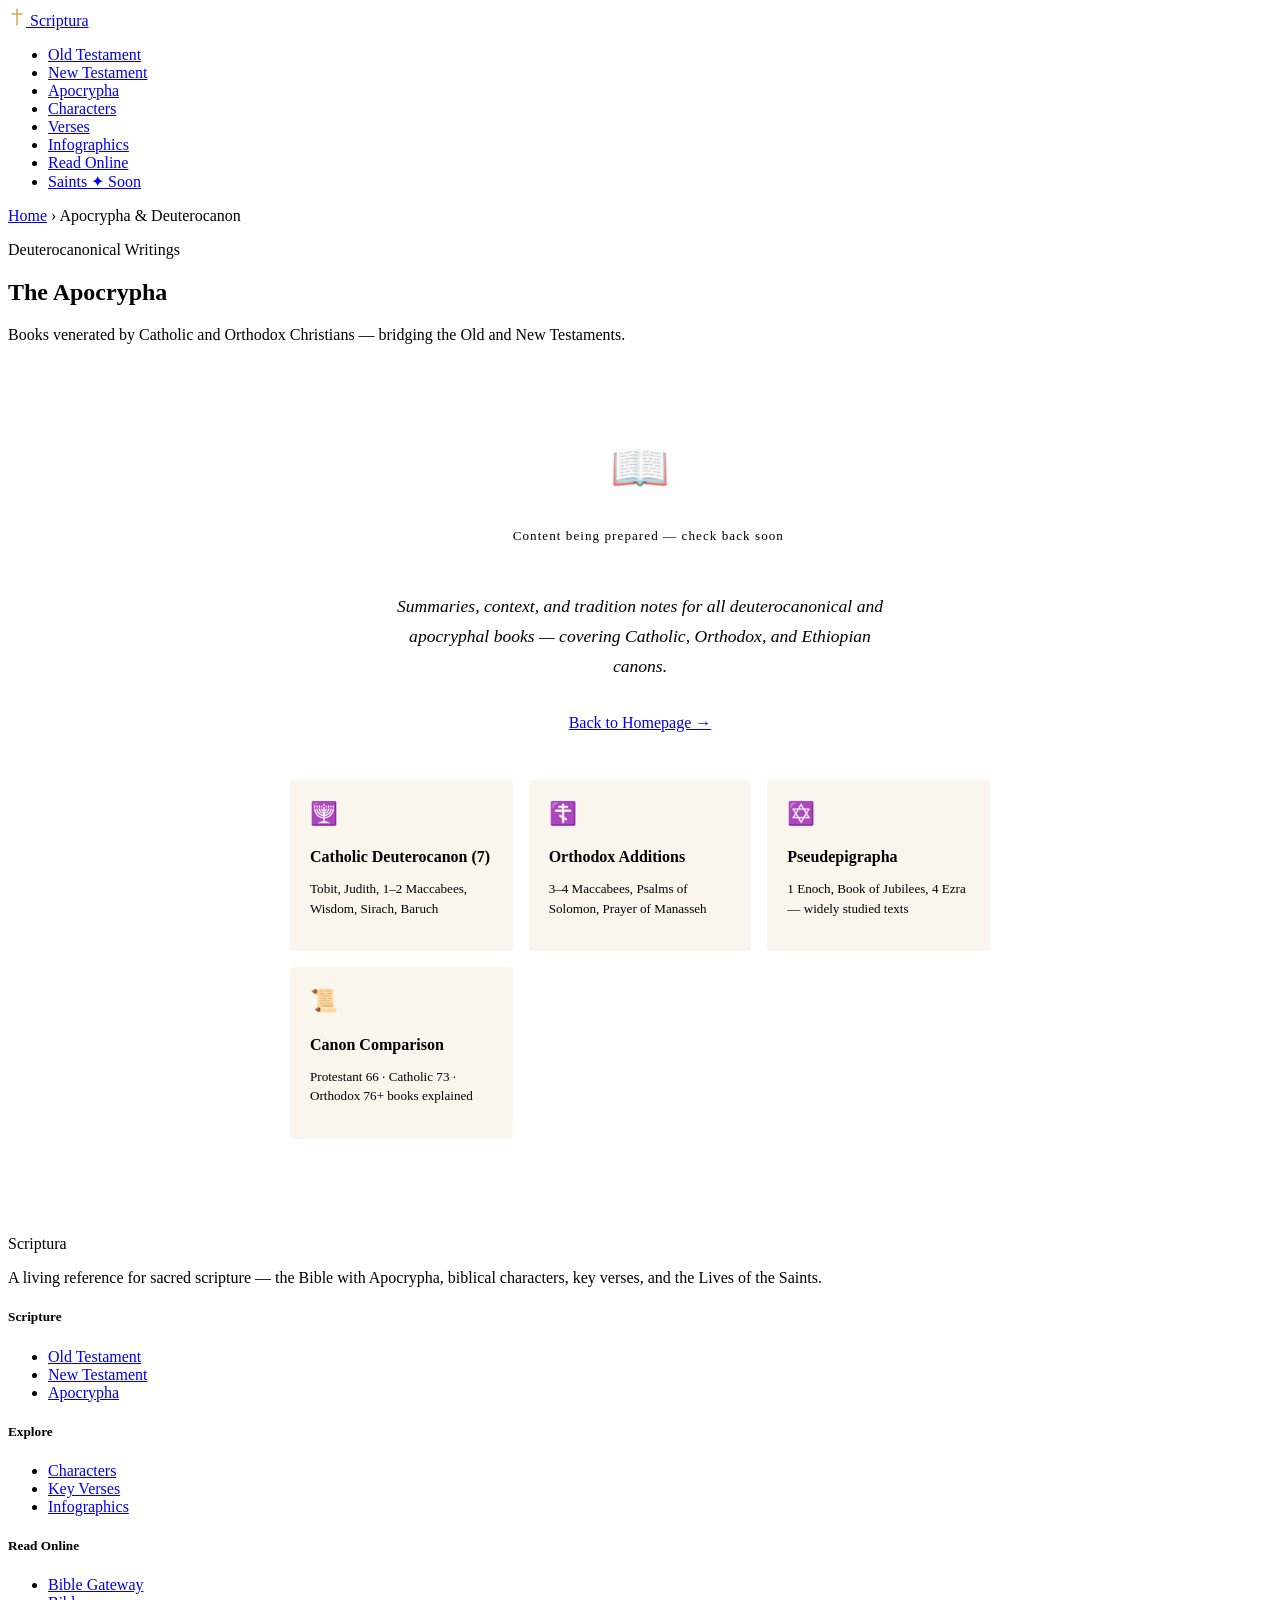
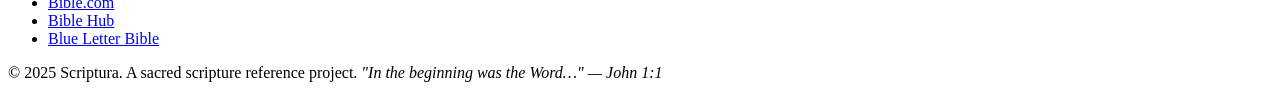
==== apocrypha.html @ d5623478 "Add files via upload" ====
<!DOCTYPE html>
<html lang="en">
<head>
<meta charset="UTF-8">
<meta name="viewport" content="width=device-width, initial-scale=1.0">
<title>Apocrypha & Deuterocanon — Scriptura</title>
<meta name="description" content="Explore the deuterocanonical books venerated by Catholic and Orthodox traditions — Tobit, Judith, Maccabees, Sirach and more.">
<meta property="og:title" content="Apocrypha & Deuterocanon — Scriptura">
<meta property="og:description" content="Explore the deuterocanonical books venerated by Catholic and Orthodox traditions — Tobit, Judith, Maccabees, Sirach and more.">
<meta property="og:type" content="website">
<link rel="preconnect" href="https://fonts.googleapis.com">
<link href="https://fonts.googleapis.com/css2?family=Cormorant+Garamond:ital,wght@0,300;0,400;0,600;1,300;1,400&family=IM+Fell+English:ital@0;1&family=Crimson+Pro:ital,wght@0,300;0,400;1,300;1,400&display=swap" rel="stylesheet">
<link rel="stylesheet" href="css/style.css">
<style>
/* ── COMING SOON STYLES ── */
.coming-soon-wrap {
  max-width: 700px;
  margin: 0 auto;
  padding: 5rem 2rem 6rem;
  text-align: center;
  position: relative;
  z-index: 1;
}
.coming-soon-icon {
  font-size: 3rem;
  margin-bottom: 1.5rem;
  display: block;
  opacity: 0.7;
}
.coming-soon-title {
  font-family: var(--font-display);
  font-size: clamp(2rem, 5vw, 3.2rem);
  color: var(--ink);
  margin-bottom: 1rem;
  line-height: 1.15;
}
.coming-soon-desc {
  font-family: var(--font-title);
  font-style: italic;
  font-size: 1.1rem;
  color: var(--text-muted);
  max-width: 500px;
  margin: 0 auto 2rem;
  line-height: 1.7;
}
.coming-soon-status {
  display: inline-flex;
  align-items: center;
  gap: 0.6rem;
  background: var(--gold-pale);
  border: 1px solid var(--border);
  padding: 0.5rem 1.25rem;
  border-radius: 20px;
  font-size: 0.82rem;
  color: var(--gold);
  letter-spacing: 0.08em;
  margin-bottom: 2.5rem;
}
.status-dot {
  width: 7px; height: 7px;
  border-radius: 50%;
  background: var(--gold);
  animation: pulse 2s infinite;
}
@keyframes pulse { 0%,100%{opacity:1} 50%{opacity:0.35} }
.preview-grid {
  display: grid;
  grid-template-columns: repeat(auto-fill, minmax(200px, 1fr));
  gap: 1rem;
  margin-top: 3rem;
  text-align: left;
}
.preview-card {
  padding: 1.25rem;
  border: 1px solid var(--border);
  border-radius: 4px;
  background: rgba(247,240,227,0.6);
}
.preview-card-icon { font-size: 1.4rem; margin-bottom: 0.5rem; display: block; }
.preview-card h4 {
  font-family: var(--font-display);
  font-size: 1rem;
  color: var(--ink);
  margin-bottom: 0.3rem;
}
.preview-card p { font-size: 0.82rem; color: var(--text-muted); line-height: 1.5; }
.dark-section {
  background: var(--ink);
  color: var(--parchment);
  padding: 4rem 2rem;
  text-align: center;
}
.dark-section .coming-soon-title { color: var(--parchment); }
.dark-section .coming-soon-desc  { color: rgba(232,217,188,0.7); }
.dark-section .coming-soon-status {
  background: rgba(184,137,42,0.1);
  border-color: rgba(184,137,42,0.3);
  color: var(--gold-light);
}
.dark-section .preview-card {
  background: rgba(255,255,255,0.04);
  border-color: rgba(184,137,42,0.2);
}
.dark-section .preview-card h4 { color: var(--gold-light); }
.dark-section .preview-card p  { color: rgba(232,217,188,0.6); }
</style>
</head>
<body>

<nav>
  <a href="index.html" class="nav-brand">
    <svg width="18" height="18" viewBox="0 0 18 18" fill="none">
      <line x1="9" y1="1" x2="9" y2="17" stroke="#d4aa4e" stroke-width="1.5" stroke-linecap="round"/>
      <line x1="4" y1="6" x2="14" y2="6" stroke="#d4aa4e" stroke-width="1.5" stroke-linecap="round"/>
    </svg>
    Scriptura
  </a>
  <ul class="nav-links">
    <li><a href="old-testament.html">Old Testament</a></li>
    <li><a href="new-testament.html">New Testament</a></li>
    <li><a href="apocrypha.html">Apocrypha</a></li>
    <li><a href="characters.html">Characters</a></li>
    <li><a href="verses.html">Verses</a></li>
    <li><a href="infographics.html">Infographics</a></li>
    <li><a href="read-online.html">Read Online</a></li>
    <li><a href="saints.html" class="nav-cta">Saints ✦ Soon</a></li>
  </ul>
</nav>

<!-- BREADCRUMB -->
<div class="breadcrumb" style="">
  <a href="index.html" style="">Home</a>
  <span class="breadcrumb-sep">›</span>
  <span>Apocrypha & Deuterocanon</span>
</div>

<!-- PAGE HERO -->
<section class="page-hero" style="">
  <div class="page-hero-bg"></div>
  <div class="page-hero-content">
    <p class="section-tag" style="">Deuterocanonical Writings</p>
    <h1 class="section-title" style="">The Apocrypha</h1>
    <p class="section-desc" style="">Books venerated by Catholic and Orthodox Christians — bridging the Old and New Testaments.</p>
  </div>
</section>

<!-- MAIN CONTENT -->
<section class="" style="">
  <div class="coming-soon-wrap">
    <span class="coming-soon-icon">📖</span>
    <div class="coming-soon-status">
      <span class="status-dot"></span>
      Content being prepared — check back soon
    </div>
    <p class="coming-soon-desc">
      Summaries, context, and tradition notes for all deuterocanonical and apocryphal books —
      covering Catholic, Orthodox, and Ethiopian canons.
    </p>
    <div style="text-align:center; margin-bottom:1rem;">
      <a href="index.html" class="btn-outline">Back to Homepage →</a>
    </div>
    <div class="preview-grid">
      <div class="preview-card"><span class="preview-card-icon">🕎</span><h4>Catholic Deuterocanon (7)</h4><p>Tobit, Judith, 1–2 Maccabees, Wisdom, Sirach, Baruch</p></div>
      <div class="preview-card"><span class="preview-card-icon">☦️</span><h4>Orthodox Additions</h4><p>3–4 Maccabees, Psalms of Solomon, Prayer of Manasseh</p></div>
      <div class="preview-card"><span class="preview-card-icon">✡️</span><h4>Pseudepigrapha</h4><p>1 Enoch, Book of Jubilees, 4 Ezra — widely studied texts</p></div>
      <div class="preview-card"><span class="preview-card-icon">📜</span><h4>Canon Comparison</h4><p>Protestant 66 · Catholic 73 · Orthodox 76+ books explained</p></div>
    </div>
  </div>
</section>

<footer>
  <div class="footer-inner">
    <div class="footer-top">
      <div>
        <div class="footer-brand">Scriptura</div>
        <p class="footer-tagline">A living reference for sacred scripture — the Bible with Apocrypha, biblical characters, key verses, and the Lives of the Saints.</p>
      </div>
      <div class="footer-col">
        <h5>Scripture</h5>
        <ul>
          <li><a href="old-testament.html">Old Testament</a></li>
          <li><a href="new-testament.html">New Testament</a></li>
          <li><a href="apocrypha.html">Apocrypha</a></li>
        </ul>
      </div>
      <div class="footer-col">
        <h5>Explore</h5>
        <ul>
          <li><a href="characters.html">Characters</a></li>
          <li><a href="verses.html">Key Verses</a></li>
          <li><a href="infographics.html">Infographics</a></li>
        </ul>
      </div>
      <div class="footer-col">
        <h5>Read Online</h5>
        <ul>
          <li><a href="https://www.biblegateway.com" target="_blank">Bible Gateway</a></li>
          <li><a href="https://www.bible.com" target="_blank">Bible.com</a></li>
          <li><a href="https://biblehub.com" target="_blank">Bible Hub</a></li>
          <li><a href="https://www.blueletterbible.org" target="_blank">Blue Letter Bible</a></li>
        </ul>
      </div>
    </div>
    <div class="footer-bottom">
      <span class="footer-copy">© 2025 Scriptura. A sacred scripture reference project.</span>
      <span class="footer-copy" style="font-style:italic;">"In the beginning was the Word…" — John 1:1</span>
    </div>
  </div>
</footer>

<script src="js/data.js"></script>
</body>
</html>
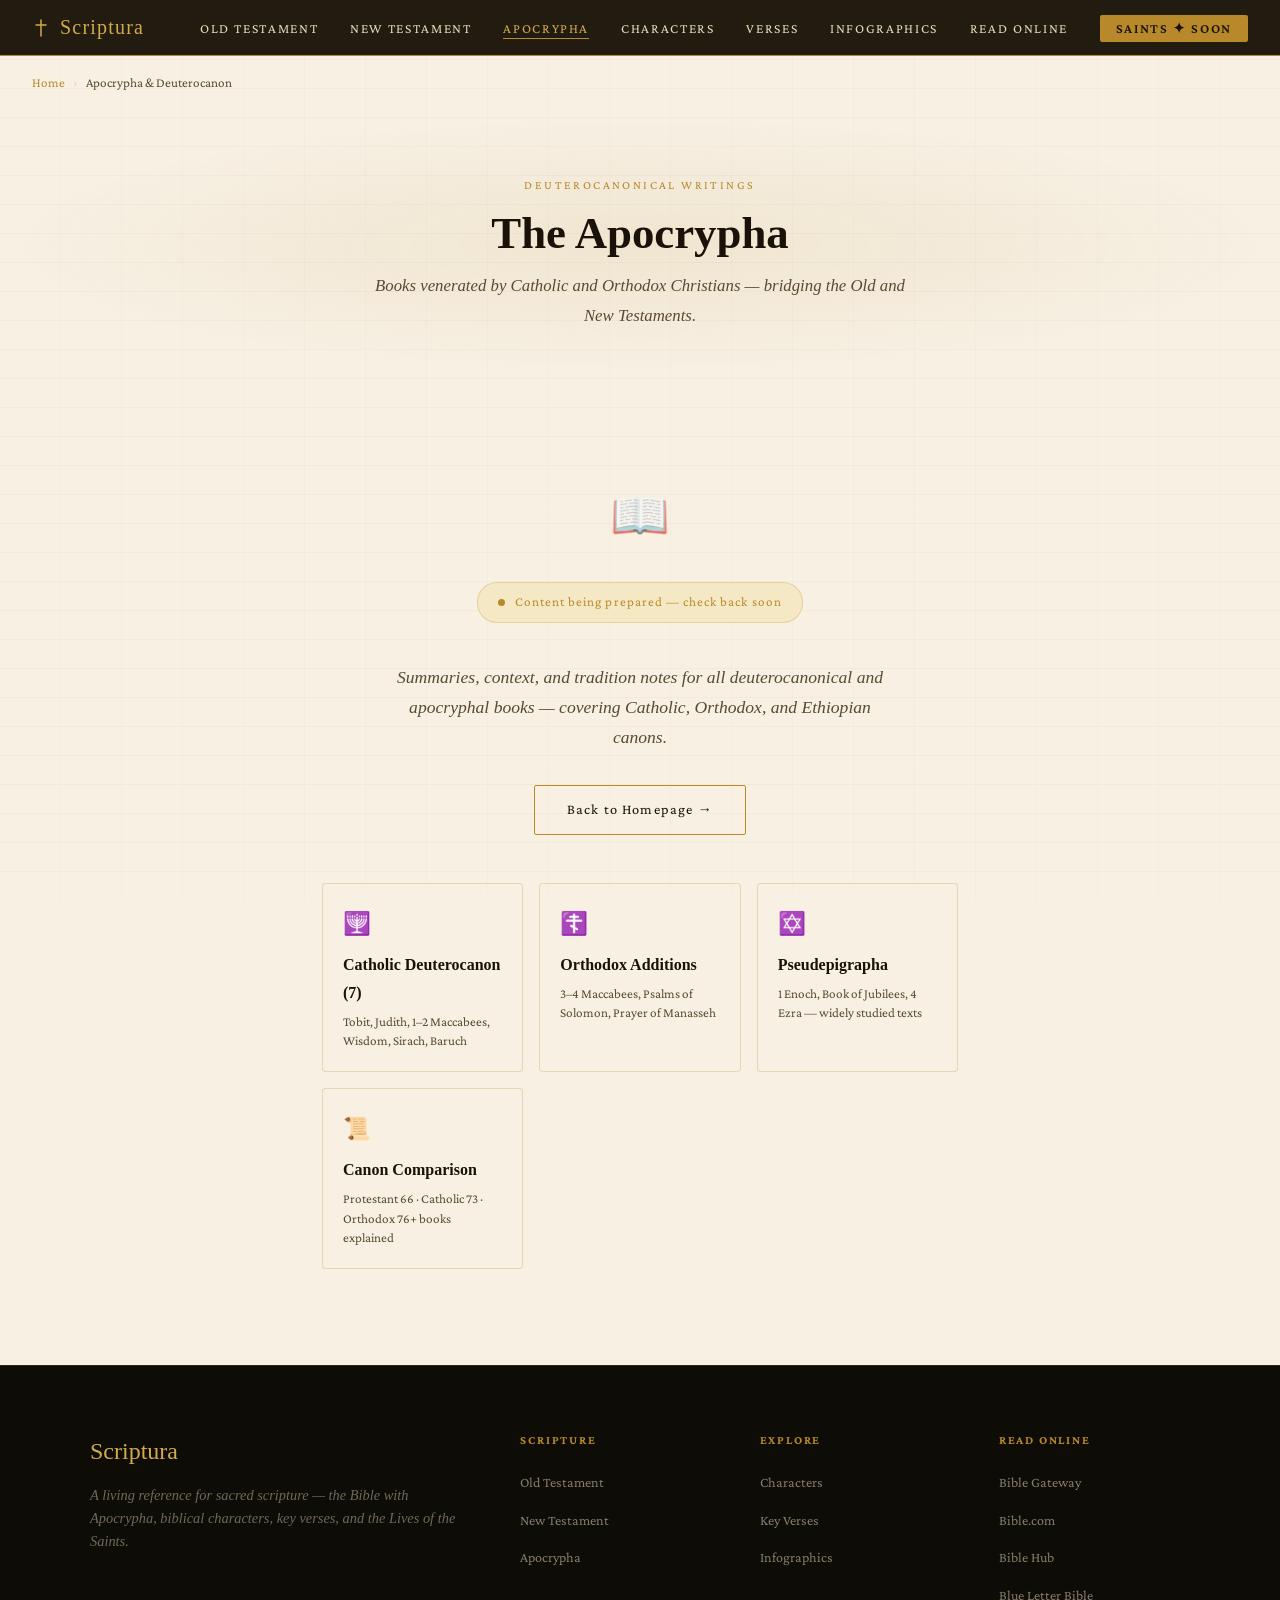
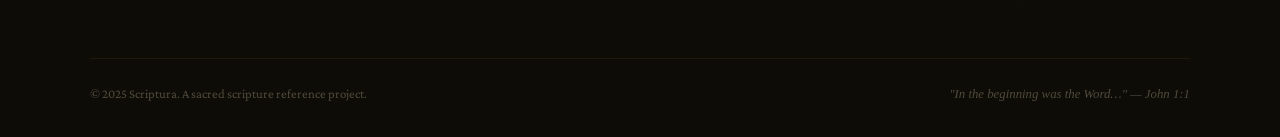
==== commit 17587367: "Update apocrypha.html" ====
--- a/apocrypha.html
+++ b/apocrypha.html
@@ -125,6 +125,9 @@
     <li><a href="read-online.html">Read Online</a></li>
     <li><a href="saints.html" class="nav-cta">Saints ✦ Soon</a></li>
   </ul>
+  <button class="nav-hamburger" id="nav-hamburger" aria-label="Open menu" aria-expanded="false">
+    <span></span><span></span><span></span>
+  </button>
 </nav>
 
 <!-- BREADCRUMB -->
@@ -209,5 +212,33 @@
 </footer>
 
 <script src="js/data.js"></script>
+<script>
+(function(){
+  var btn  = document.getElementById('nav-hamburger');
+  var menu = document.querySelector('.nav-links');
+  if (!btn || !menu) return;
+  btn.addEventListener('click', function(){
+    var open = menu.classList.toggle('open');
+    btn.classList.toggle('open', open);
+    btn.setAttribute('aria-expanded', open);
+  });
+  // Close menu when a link is clicked
+  menu.querySelectorAll('a').forEach(function(a){
+    a.addEventListener('click', function(){
+      menu.classList.remove('open');
+      btn.classList.remove('open');
+      btn.setAttribute('aria-expanded', false);
+    });
+  });
+  // Close on outside click
+  document.addEventListener('click', function(e){
+    if (!btn.contains(e.target) && !menu.contains(e.target)){
+      menu.classList.remove('open');
+      btn.classList.remove('open');
+      btn.setAttribute('aria-expanded', false);
+    }
+  });
+})();
+</script>
 </body>
-</html>+</html>
--- a/css/style.css
+++ b/css/style.css
@@ -0,0 +1,609 @@
+/* ============================================================
+   SCRIPTURA — Shared Stylesheet
+   Used by: index.html, old-testament.html, new-testament.html,
+            apocrypha.html, characters.html, verses.html,
+            infographics.html, read-online.html, saints.html,
+            and all books/*.html pages
+   ============================================================ */
+
+/* ── GOOGLE FONTS (also in each HTML <head>) ── */
+@import url('https://fonts.googleapis.com/css2?family=Cormorant+Garamond:ital,wght@0,300;0,400;0,600;1,300;1,400&family=IM+Fell+English:ital@0;1&family=Crimson+Pro:ital,wght@0,300;0,400;1,300;1,400&display=swap');
+
+/* ── DESIGN TOKENS ── */
+:root {
+  --ink:           #1a1208;
+  --parchment:     #f7f0e3;
+  --parchment-dark:#e8d9bc;
+  --gold:          #b8892a;
+  --gold-light:    #d4aa4e;
+  --gold-pale:     #f5e8c4;
+  --crimson:       #7a1c2e;
+  --crimson-light: #9e2a3f;
+  --deep-blue:     #1a2d4f;
+  --blue-muted:    #2e4870;
+  --olive:         #4a5c2a;
+  --olive-light:   #6a7e3f;
+  --text-muted:    #5a4a32;
+  --border:        rgba(184,137,42,0.25);
+
+  --font-display: 'IM Fell English', serif;
+  --font-body:    'Crimson Pro', serif;
+  --font-title:   'Cormorant Garamond', serif;
+}
+
+/* ── RESET ── */
+*, *::before, *::after { margin: 0; padding: 0; box-sizing: border-box; }
+html { scroll-behavior: smooth; }
+
+/* ── BASE ── */
+body {
+  background-color: var(--parchment);
+  color: var(--ink);
+  font-family: var(--font-body);
+  font-size: 17px;
+  line-height: 1.75;
+  overflow-x: hidden;
+}
+
+/* Subtle ruled-paper texture */
+body::before {
+  content: '';
+  position: fixed;
+  inset: 0;
+  background-image:
+    repeating-linear-gradient(0deg, transparent, transparent 28px, rgba(90,74,50,0.03) 28px, rgba(90,74,50,0.03) 29px),
+    repeating-linear-gradient(90deg, transparent, transparent 60px, rgba(90,74,50,0.02) 60px, rgba(90,74,50,0.02) 61px);
+  pointer-events: none;
+  z-index: 0;
+}
+
+section { position: relative; z-index: 1; }
+
+/* ── NAVIGATION ── */
+nav {
+  position: sticky;
+  top: 0;
+  z-index: 100;
+  background: rgba(26,18,8,0.96);
+  border-bottom: 1px solid var(--gold);
+  padding: 0 2rem;
+  display: flex;
+  align-items: center;
+  justify-content: space-between;
+  height: 56px;
+  backdrop-filter: blur(8px);
+  /* needed so mobile dropdown positions from nav bottom */
+  isolation: isolate;
+}
+
+.nav-brand {
+  font-family: var(--font-display);
+  font-size: 1.25rem;
+  color: var(--gold-light);
+  letter-spacing: 0.06em;
+  text-decoration: none;
+  display: flex;
+  align-items: center;
+  gap: 10px;
+}
+
+.nav-links {
+  display: flex;
+  gap: 2rem;
+  list-style: none;
+}
+
+.nav-links a {
+  font-family: var(--font-body);
+  font-size: 0.85rem;
+  letter-spacing: 0.12em;
+  text-transform: uppercase;
+  color: var(--parchment-dark);
+  text-decoration: none;
+  transition: color 0.2s;
+}
+
+.nav-links a:hover         { color: var(--gold-light); }
+.nav-links a.active        { color: var(--gold-light); border-bottom: 1px solid var(--gold); padding-bottom: 2px; }
+
+.nav-cta {
+  background: var(--gold);
+  color: var(--ink) !important;
+  padding: 6px 16px;
+  border-radius: 2px;
+  font-weight: 600;
+}
+.nav-cta:hover { background: var(--gold-light) !important; }
+
+/* ── BUTTONS ── */
+.btn-primary {
+  background: var(--crimson);
+  color: var(--parchment);
+  padding: 0.7rem 2rem;
+  font-family: var(--font-body);
+  font-size: 0.9rem;
+  letter-spacing: 0.08em;
+  text-decoration: none;
+  border-radius: 2px;
+  border: 1px solid transparent;
+  cursor: pointer;
+  transition: background 0.2s, transform 0.15s;
+  display: inline-block;
+}
+.btn-primary:hover { background: var(--crimson-light); transform: translateY(-1px); }
+
+.btn-outline {
+  background: transparent;
+  color: var(--ink);
+  padding: 0.7rem 2rem;
+  font-family: var(--font-body);
+  font-size: 0.9rem;
+  letter-spacing: 0.08em;
+  text-decoration: none;
+  border-radius: 2px;
+  border: 1px solid var(--gold);
+  cursor: pointer;
+  transition: background 0.2s, transform 0.15s;
+  display: inline-block;
+}
+.btn-outline:hover { background: var(--gold-pale); transform: translateY(-1px); }
+
+/* ── ORNAMENTAL DIVIDER ── */
+.ornamental-divider {
+  display: flex;
+  align-items: center;
+  justify-content: center;
+  gap: 1.5rem;
+  padding: 0 2rem;
+  margin: 3rem 0;
+}
+.ornamental-divider::before,
+.ornamental-divider::after {
+  content: '';
+  flex: 1;
+  max-width: 200px;
+  height: 1px;
+  background: linear-gradient(to right, transparent, var(--gold), transparent);
+}
+.ornament-symbol { color: var(--gold); font-size: 1.2rem; font-family: var(--font-display); }
+
+/* ── PAGE HERO (inner pages — shorter than homepage) ── */
+.page-hero {
+  position: relative;
+  padding: 5rem 2rem 4rem;
+  text-align: center;
+  overflow: hidden;
+}
+.page-hero-bg {
+  position: absolute;
+  inset: 0;
+  background: radial-gradient(ellipse 70% 60% at 50% 50%, rgba(184,137,42,0.10) 0%, transparent 70%);
+  z-index: 0;
+}
+.page-hero-content { position: relative; z-index: 1; max-width: 700px; margin: 0 auto; }
+
+/* ── SECTION HEADER ── */
+.section-header {
+  text-align: center;
+  margin-bottom: 3rem;
+  padding: 0 2rem;
+}
+.section-tag {
+  font-size: 0.75rem;
+  letter-spacing: 0.2em;
+  text-transform: uppercase;
+  color: var(--gold);
+  margin-bottom: 0.75rem;
+}
+.section-title {
+  font-family: var(--font-display);
+  font-size: clamp(1.8rem, 4vw, 2.8rem);
+  color: var(--ink);
+  line-height: 1.15;
+  margin-bottom: 0.75rem;
+}
+.section-desc {
+  font-family: var(--font-title);
+  font-style: italic;
+  font-size: 1.05rem;
+  color: var(--text-muted);
+  max-width: 560px;
+  margin: 0 auto;
+}
+
+/* ── BREADCRUMB ── */
+.breadcrumb {
+  display: flex;
+  align-items: center;
+  gap: 0.5rem;
+  font-size: 0.82rem;
+  color: var(--text-muted);
+  padding: 1rem 2rem 0;
+  position: relative;
+  z-index: 1;
+}
+.breadcrumb a { color: var(--gold); text-decoration: none; }
+.breadcrumb a:hover { text-decoration: underline; }
+.breadcrumb-sep { color: var(--border); }
+
+/* ── TAGS / CHIPS ── */
+.tag {
+  font-size: 0.72rem;
+  letter-spacing: 0.1em;
+  text-transform: uppercase;
+  padding: 3px 10px;
+  border-radius: 2px;
+  border: 1px solid var(--border);
+  color: var(--gold);
+  background: var(--gold-pale);
+  display: inline-block;
+}
+
+/* ── FEATURE CARDS ── */
+.feature-card {
+  padding: 2rem;
+  border: 1px solid var(--border);
+  border-radius: 4px;
+  background: rgba(247,240,227,0.6);
+  transition: border-color 0.2s, transform 0.2s, box-shadow 0.2s;
+  cursor: pointer;
+}
+.feature-card:hover {
+  border-color: var(--gold);
+  transform: translateY(-3px);
+  box-shadow: 0 8px 24px rgba(184,137,42,0.1);
+}
+.feature-icon {
+  width: 42px; height: 42px;
+  background: var(--gold-pale);
+  border: 1px solid var(--border);
+  border-radius: 3px;
+  display: flex; align-items: center; justify-content: center;
+  margin-bottom: 1rem;
+  font-size: 1.3rem;
+}
+.feature-title {
+  font-family: var(--font-display);
+  font-size: 1.15rem;
+  color: var(--ink);
+  margin-bottom: 0.5rem;
+}
+.feature-desc { font-size: 0.9rem; color: var(--text-muted); line-height: 1.6; }
+.feature-soon {
+  display: inline-block;
+  font-size: 0.68rem;
+  letter-spacing: 0.1em;
+  text-transform: uppercase;
+  background: var(--crimson);
+  color: white;
+  padding: 2px 8px;
+  border-radius: 2px;
+  margin-top: 0.75rem;
+}
+
+/* ── BOOK GRID (used on OT / NT / Apocrypha pages) ── */
+.books-grid {
+  display: grid;
+  grid-template-columns: repeat(auto-fill, minmax(180px, 1fr));
+  gap: 1px;
+  background: rgba(184,137,42,0.15);
+  border: 1px solid rgba(184,137,42,0.15);
+  border-radius: 4px;
+  overflow: hidden;
+  max-width: 1100px;
+  margin: 0 auto;
+}
+.book-cell {
+  background: rgba(26,18,8,0.8);
+  padding: 1.25rem 1rem;
+  cursor: pointer;
+  transition: background 0.18s;
+  display: flex;
+  flex-direction: column;
+  gap: 4px;
+  text-decoration: none;
+}
+.book-cell:hover { background: rgba(184,137,42,0.12); }
+.book-abbr { font-size: 0.7rem; letter-spacing: 0.12em; text-transform: uppercase; color: var(--gold); }
+.book-name { font-family: var(--font-display); font-size: 1rem; color: var(--parchment); line-height: 1.2; }
+.book-chapters { font-size: 0.75rem; color: rgba(232,217,188,0.4); margin-top: 2px; }
+
+/* ── TABS ── */
+.books-tabs {
+  display: flex;
+  justify-content: center;
+  gap: 0;
+  margin-bottom: 2.5rem;
+  border: 1px solid rgba(184,137,42,0.3);
+  border-radius: 3px;
+  overflow: hidden;
+  width: fit-content;
+  margin-left: auto;
+  margin-right: auto;
+}
+.tab-btn {
+  background: transparent;
+  color: rgba(232,217,188,0.6);
+  border: none;
+  padding: 0.6rem 1.5rem;
+  font-family: var(--font-body);
+  font-size: 0.82rem;
+  letter-spacing: 0.1em;
+  text-transform: uppercase;
+  cursor: pointer;
+  border-right: 1px solid rgba(184,137,42,0.3);
+  transition: background 0.2s, color 0.2s;
+}
+.tab-btn:last-child { border-right: none; }
+.tab-btn.active { background: var(--gold); color: var(--ink); }
+.tab-btn:hover:not(.active) { background: rgba(184,137,42,0.1); color: var(--gold-light); }
+.books-pane { display: none; }
+.books-pane.active { display: block; }
+
+/* ── CHARACTER CARDS ── */
+.char-card {
+  display: flex;
+  gap: 1rem;
+  padding: 1.25rem;
+  border: 1px solid var(--border);
+  border-radius: 4px;
+  background: rgba(247,240,227,0.6);
+  cursor: pointer;
+  transition: border-color 0.2s, background 0.2s;
+  text-decoration: none;
+  color: inherit;
+}
+.char-card:hover { border-color: var(--gold); background: var(--gold-pale); }
+.char-avatar {
+  width: 50px; height: 50px;
+  border-radius: 3px;
+  background: var(--parchment-dark);
+  border: 1px solid var(--border);
+  display: flex; align-items: center; justify-content: center;
+  font-family: var(--font-display);
+  font-size: 1.4rem;
+  color: var(--crimson);
+  flex-shrink: 0;
+}
+.char-info h4 { font-family: var(--font-display); font-size: 1.05rem; color: var(--ink); margin-bottom: 0.2rem; }
+.char-info p  { font-size: 0.83rem; color: var(--text-muted); line-height: 1.4; }
+.char-testament {
+  font-size: 0.68rem;
+  letter-spacing: 0.1em;
+  text-transform: uppercase;
+  color: var(--gold);
+  margin-top: 0.3rem;
+  display: block;
+}
+
+/* ── QUOTE DISPLAY ── */
+.quote-text {
+  font-family: var(--font-display);
+  font-size: clamp(1.3rem, 3vw, 1.9rem);
+  font-style: italic;
+  color: var(--ink);
+  line-height: 1.5;
+  margin-bottom: 1.5rem;
+  position: relative;
+}
+.quote-text::before {
+  content: '\201C';
+  font-size: 5rem;
+  color: var(--gold);
+  opacity: 0.3;
+  position: absolute;
+  top: -1.5rem; left: -1rem;
+  font-family: var(--font-display);
+  line-height: 1;
+}
+.quote-ref { font-size: 0.85rem; letter-spacing: 0.12em; text-transform: uppercase; color: var(--gold); }
+.quote-book-context { font-size: 0.9rem; color: var(--text-muted); font-style: italic; margin-top: 0.35rem; }
+.quote-nav  { display: flex; justify-content: center; gap: 0.5rem; margin-top: 2rem; }
+.quote-dot  { width: 8px; height: 8px; border-radius: 50%; background: var(--parchment-dark); border: 1px solid var(--gold); cursor: pointer; transition: background 0.2s; }
+.quote-dot.active { background: var(--gold); }
+
+/* ── EXTERNAL LINK CARDS ── */
+.link-card {
+  background: rgba(255,255,255,0.04);
+  border: 1px solid rgba(184,137,42,0.2);
+  border-radius: 4px;
+  padding: 1.5rem 1.25rem;
+  text-decoration: none;
+  color: var(--parchment);
+  text-align: left;
+  transition: background 0.2s, border-color 0.2s, transform 0.2s;
+  display: block;
+}
+.link-card:hover { background: rgba(184,137,42,0.1); border-color: var(--gold); transform: translateY(-2px); }
+.link-name { font-family: var(--font-display); font-size: 1.15rem; color: var(--gold-light); margin-bottom: 0.35rem; }
+.link-type  { font-size: 0.72rem; letter-spacing: 0.12em; text-transform: uppercase; color: rgba(232,217,188,0.45); margin-bottom: 0.6rem; }
+.link-desc  { font-size: 0.85rem; color: rgba(232,217,188,0.6); line-height: 1.5; }
+.link-arrow { display: inline-block; margin-top: 0.75rem; font-size: 0.8rem; color: var(--gold); letter-spacing: 0.05em; }
+
+/* ── SEARCH BAR ── */
+.search-bar-wrap { max-width: 580px; margin: 0 auto; padding: 0 2rem; position: relative; }
+.search-bar {
+  width: 100%;
+  padding: 0.85rem 1.25rem 0.85rem 3rem;
+  background: rgba(26,18,8,0.06);
+  border: 1px solid var(--gold);
+  border-radius: 3px;
+  font-family: var(--font-body);
+  font-size: 0.95rem;
+  color: var(--ink);
+  outline: none;
+  transition: box-shadow 0.2s;
+}
+.search-bar:focus        { box-shadow: 0 0 0 3px rgba(184,137,42,0.15); }
+.search-bar::placeholder { color: var(--text-muted); opacity: 0.6; }
+.search-icon { position: absolute; left: 2.9rem; top: 50%; transform: translateY(-50%); color: var(--gold); font-size: 1rem; pointer-events: none; }
+
+/* ── APOCRYPHA / DARK BANNER ── */
+.apocrypha-banner {
+  background: var(--deep-blue);
+  color: var(--parchment);
+  padding: 5rem 2rem;
+  text-align: center;
+  position: relative;
+  overflow: hidden;
+}
+.apocrypha-banner .section-tag   { color: var(--gold-light); }
+.apocrypha-banner .section-title { color: var(--parchment); }
+.apocrypha-banner .section-desc  { color: rgba(232,217,188,0.75); }
+.apocrypha-inner { position: relative; max-width: 700px; margin: 0 auto; }
+.apo-book-chip {
+  background: rgba(184,137,42,0.15);
+  border: 1px solid rgba(184,137,42,0.3);
+  color: var(--gold-light);
+  font-size: 0.78rem;
+  padding: 4px 12px;
+  border-radius: 20px;
+  cursor: pointer;
+  transition: background 0.2s;
+  text-decoration: none;
+  display: inline-block;
+}
+.apo-book-chip:hover { background: rgba(184,137,42,0.28); }
+
+/* ── SAINTS TEASER ── */
+.saints-teaser {
+  padding: 5rem 2rem;
+  background: linear-gradient(to right, var(--ink) 40%, var(--deep-blue));
+  color: var(--parchment);
+  text-align: center;
+  position: relative;
+  overflow: hidden;
+}
+.saints-teaser .section-title { color: var(--parchment); }
+.saints-teaser .section-tag   { color: var(--gold-light); }
+.saints-coming {
+  display: inline-flex; align-items: center; gap: 0.75rem;
+  background: rgba(255,255,255,0.05);
+  border: 1px solid rgba(184,137,42,0.3);
+  padding: 0.5rem 1.5rem;
+  border-radius: 20px;
+  font-size: 0.85rem;
+  color: var(--gold-light);
+  margin-top: 1.5rem;
+  letter-spacing: 0.06em;
+}
+.saints-dot {
+  width: 8px; height: 8px;
+  border-radius: 50%;
+  background: var(--gold);
+  animation: pulse 2s infinite;
+}
+@keyframes pulse { 0%,100%{opacity:1} 50%{opacity:0.4} }
+
+/* ── FOOTER ── */
+footer {
+  background: #0e0c06;
+  color: rgba(232,217,188,0.6);
+  padding: 4rem 2rem 2rem;
+  border-top: 1px solid rgba(184,137,42,0.2);
+}
+.footer-inner  { max-width: 1100px; margin: 0 auto; }
+.footer-top    { display: grid; grid-template-columns: 2fr 1fr 1fr 1fr; gap: 3rem; margin-bottom: 3rem; }
+.footer-brand  { font-family: var(--font-display); font-size: 1.5rem; color: var(--gold-light); margin-bottom: 0.75rem; }
+.footer-tagline{ font-size: 0.9rem; font-style: italic; color: rgba(232,217,188,0.45); line-height: 1.6; }
+.footer-col h5 { font-family: var(--font-body); font-size: 0.75rem; letter-spacing: 0.15em; text-transform: uppercase; color: var(--gold); margin-bottom: 1rem; }
+.footer-col ul { list-style: none; display: flex; flex-direction: column; gap: 0.5rem; }
+.footer-col ul a { font-size: 0.88rem; color: rgba(232,217,188,0.55); text-decoration: none; transition: color 0.2s; }
+.footer-col ul a:hover { color: var(--gold-light); }
+.footer-bottom { border-top: 1px solid rgba(184,137,42,0.1); padding-top: 1.5rem; display: flex; justify-content: space-between; align-items: center; flex-wrap: wrap; gap: 1rem; }
+.footer-copy   { font-size: 0.8rem; color: rgba(232,217,188,0.3); }
+
+/* ── HAMBURGER BUTTON ── */
+.nav-hamburger {
+  display: none;
+  flex-direction: column;
+  justify-content: center;
+  gap: 5px;
+  width: 36px;
+  height: 36px;
+  background: none;
+  border: 1px solid rgba(184,137,42,0.4);
+  border-radius: 3px;
+  cursor: pointer;
+  padding: 6px;
+  flex-shrink: 0;
+}
+.nav-hamburger span {
+  display: block;
+  width: 100%;
+  height: 1.5px;
+  background: var(--gold-light);
+  border-radius: 2px;
+  transition: transform 0.25s, opacity 0.25s;
+  transform-origin: center;
+}
+/* Animate to X when open */
+.nav-hamburger.open span:nth-child(1) { transform: translateY(6.5px) rotate(45deg); }
+.nav-hamburger.open span:nth-child(2) { opacity: 0; transform: scaleX(0); }
+.nav-hamburger.open span:nth-child(3) { transform: translateY(-6.5px) rotate(-45deg); }
+
+/* ── MOBILE MENU DRAWER ── */
+.nav-links {
+  transition: none;
+}
+
+/* ── RESPONSIVE ── */
+@media (max-width: 860px) {
+  .footer-top { grid-template-columns: 1fr 1fr; }
+
+  /* Show hamburger, hide inline links */
+  .nav-hamburger { display: flex; }
+  .nav-links      { display: none; }
+
+  /* Full-width dropdown drawer */
+  .nav-links.open {
+    display: flex;
+    flex-direction: column;
+    position: absolute;
+    top: 56px;        /* height of nav */
+    left: 0;
+    right: 0;
+    background: rgba(20,14,6,0.98);
+    border-bottom: 1px solid var(--gold);
+    padding: 1rem 0 1.5rem;
+    gap: 0;
+    z-index: 99;
+    backdrop-filter: blur(10px);
+  }
+
+  .nav-links.open li {
+    width: 100%;
+  }
+
+  .nav-links.open a {
+    display: block;
+    padding: 0.75rem 2rem;
+    font-size: 0.95rem;
+    letter-spacing: 0.1em;
+    border-bottom: 1px solid rgba(184,137,42,0.08);
+    color: var(--parchment-dark);
+  }
+
+  .nav-links.open a:hover {
+    background: rgba(184,137,42,0.08);
+    color: var(--gold-light);
+  }
+
+  .nav-links.open a.nav-cta {
+    margin: 1rem 2rem 0;
+    border-radius: 2px;
+    border-bottom: none;
+    text-align: center;
+    padding: 0.6rem 1rem;
+  }
+
+  .nav-links.open a.active {
+    color: var(--gold-light);
+    border-bottom-color: rgba(184,137,42,0.08);
+  }
+}
+
+@media (max-width: 480px) {
+  .footer-top { grid-template-columns: 1fr; }
+  .footer-bottom { flex-direction: column; text-align: center; }
+}
